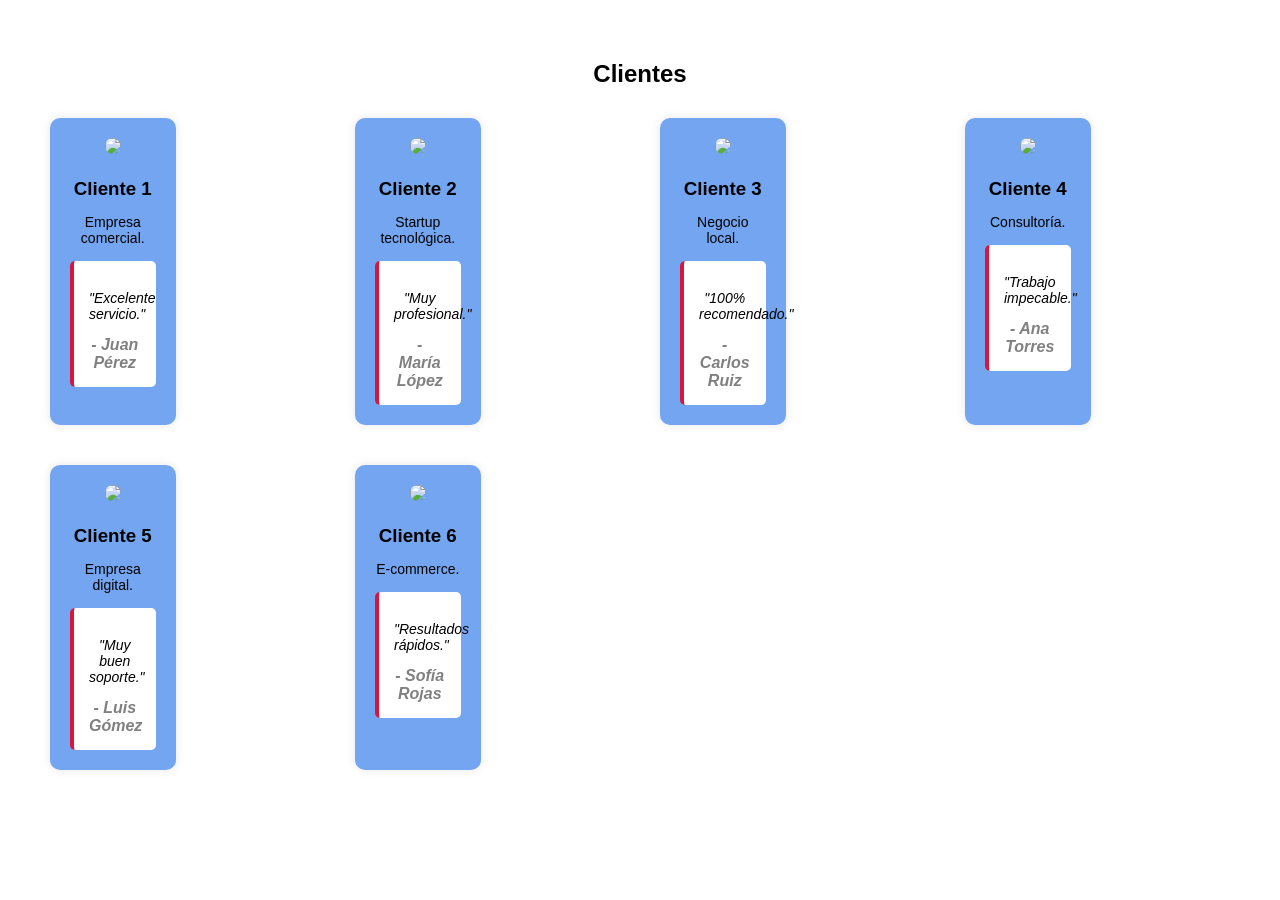
==== clientes.html @ e31b8123 "apunto de subir mi web" ====
<!DOCTYPE html>
<html lang="en">
<head>
    <meta charset="UTF-8">
    <title>Document</title>
    <link rel="stylesheet" href="https://cdnjs.cloudflare.com/ajax/libs/font-awesome/6.0.0/css/all.min.css">
     <link rel="stylesheet" href="css/style.css">
</head>
<body>

<section class="clientes">

    <h1>Clientes</h1>

    <div class="contenedor-clientes">

        <div class="cliente">
            <img src="https://picsum.photos/100?1">
            <h3>Cliente 1</h3>
            <p>Empresa comercial.</p>
            <div class="testimonio">
                <p>"Excelente servicio."</p>
                <span>- Juan Pérez</span>
            </div>
        </div>

        <div class="cliente">
            <img src="https://picsum.photos/100?2">
            <h3>Cliente 2</h3>
            <p>Startup tecnológica.</p>
            <div class="testimonio">
                <p>"Muy profesional."</p>
                <span>- María López</span>
            </div>
        </div>

        <div class="cliente">
            <img src="https://picsum.photos/100?3">
            <h3>Cliente 3</h3>
            <p>Negocio local.</p>
            <div class="testimonio">
                <p>"100% recomendado."</p>
                <span>- Carlos Ruiz</span>
            </div>
        </div>

        <div class="cliente">
            <img src="https://picsum.photos/100?4">
            <h3>Cliente 4</h3>
            <p>Consultoría.</p>
            <div class="testimonio">
                <p>"Trabajo impecable."</p>
                <span>- Ana Torres</span>
            </div>
        </div>

        <div class="cliente">
            <img src="https://picsum.photos/100?5">
            <h3>Cliente 5</h3>
            <p>Empresa digital.</p>
            <div class="testimonio">
                <p>"Muy buen soporte."</p>
                <span>- Luis Gómez</span>
            </div>
        </div>

        <div class="cliente">
            <img src="https://picsum.photos/100?6">
            <h3>Cliente 6</h3>
            <p>E-commerce.</p>
            <div class="testimonio">
                <p>"Resultados rápidos."</p>
                <span>- Sofía Rojas</span>
            </div>
        </div>

    </div>

</section>
</body>
</html>
---- css/style.css ----
/* GENERALES */
body {
    font-family: Arial, sans-serif;
    margin: 0;
}

/* HEADER */
header {
    text-align: center;
    background: white;
    padding: 20px;
}

header span {
    font-size: 1rem;
    color: gray;
}

/* NAVBAR */
.nav {
    display: flex;
    justify-content: center;
    background: crimson;
}

.nav a {
    color: white;
    padding: 15px 20px;
    text-decoration: none;
    font-weight: bold;
}

.nav a:hover {
    background: darkred;
}

/* HERO */
.hero {
    background-image: url("https://static.vecteezy.com/system/resources/thumbnails/037/999/247/small/ai-generated-cybersecurity-concept-background-image-generative-ai-photo.jpg");
    background-size: cover;
    background-position: center;
    height: 400px;
    display: flex;
    align-items: center;
    justify-content: center;
}

.contenido-hero {
    text-align: center;
    color: white;
}

.boton {
    background: crimson;
    color: white;
    padding: 10px 20px;
    text-decoration: none;
    border-radius: 5px;
}

/* SERVICIOS-------------------------------------------------------- */
.servicios {
    text-align: center;
    padding: 40px;
}

.contenedor-servicios {
    display: flex;
    justify-content: space-around;
    flex-wrap: wrap;
}

.servicio {
    width: 30%;
    text-align: center;
}

.icono {
    width: 100px;
    height: 100px;
    background: navy;
    color: white;
    border-radius: 50%;
    display: flex;
    align-items: center;
    justify-content: center;
    margin: 10px auto;
    font-size: 30px;
}
/* CONTACTOS--------------------------------------------------- */
.contacto {
    background: #f5f5f5;
    padding: 40px;
    text-align: center;
}

.formulario {
    max-width: 500px;
    margin: 0 auto;
    text-align: left;
}

.campo {
    display: flex;
    flex-direction: column;
    margin-bottom: 15px;
}

.campo label {
    font-weight: bold;
    margin-bottom: 5px;
}

.campo input,
.campo textarea {
    padding: 10px;
    border: 1px solid #0326eb;
    border-radius: 5px;
    font-size: 14px;
}

textarea {
    resize: none;
    height: 100px;
}

.boton-enviar {
    background: crimson;
    color: white;
    padding: 10px;
    border: none;
    border-radius: 5px;
    cursor: pointer;
    width: 100%;
    font-weight: bold;
}

.boton-enviar:hover {
    background: darkred;
}

/* INFO EXTRA (TESTIMONIOS) */
.info-extra {
    margin-top: 40px;
}

.beneficios {
    display: flex;
    justify-content: space-around;
    flex-wrap: wrap;
}

.beneficio {
    width: 30%;
    background: rgb(197, 209, 216);
    padding: 15px;
    margin: 10px;
    border-left: 4px solid crimson;
    border-radius: 5px;
    font-style: italic;
}


.whatsapp {
    display: inline-block;
    margin-top: 20px;
    background: #25D366;
    color: white;
    padding: 12px 20px;
    border-radius: 50px;
    text-decoration: none;
    font-weight: bold;
}
/* CONTACTO-boton whatsapp */
.whatsapp i {
    margin-right: 10px;
    font-size: 18px;
}

.whatsapp:hover {
    background: #1ebe5d;
}





/* SOBRE MI ---------------------------------------------*/
.sobre-mi {
    max-width: 900px;
    margin: 40px auto;
    padding: 20px;
    background: #2f3bdf;
    border-radius: 10px;
}

/* TITULOS */
.sobre-mi h1 {
    text-align: center;
    font-size: 2.5rem;
}

.sobre-mi h2 {
    color: rgb(255, 255, 255);
    margin-top: 20px;
}

/* PERFIL (ICONO) */
.perfil-icono {
    display: flex;
    justify-content: center;
    margin: 20px 0;
}

.perfil-icono i {
    font-size: 60px;
    color: navy;
    background: white;
    padding: 20px;
    border-radius: 50%;
    box-shadow: 0px 0px 10px rgba(0,0,0,0.2);
}

/* DATOS---------------------------------------------- */
.datos {
    display: grid;
    grid-template-columns: 1fr 1fr;
    gap: 10px 20px;
    margin-top: 20px;
}

.datos p {
    background: white;
    padding: 10px;
    border-radius: 5px;
    margin: 0;
}

/* PORTAFOLIO ---------------------------------------*/
.portafolio {
    margin-top: 30px;
    text-align: center;
}

.portafolio h2 {
    margin-bottom: 20px;
}

.proyectos {
    display: flex;
    justify-content: space-around;
    flex-wrap: wrap;
}

.proyecto {
    width: 30%;
    background: white;
    padding: 15px;
    margin: 10px;
    border-radius: 10px;
    box-shadow: 0px 0px 10px rgba(0,0,0,0.1);
}




/* CLIENTES --------------------------------*/
.clientes {
    text-align: center;
    padding: 40px;
}

.contenedor-clientes {
    display: grid;
    grid-template-columns: repeat(auto-fit, minmax(250px, 1fr));
    gap: 20px;
}

.cliente {
    width: 30%;
    background: #196be69a;
    padding: 20px;
    margin: 10px;
    border-radius: 10px;
    box-shadow: 0px 0px 10px rgba(0,0,0,0.1);
}

.cliente img {
    border-radius: 50%;
    margin-bottom: 10px;
}

.cliente h3 {
    margin: 10px 0;
}

.cliente p {
    font-size: 14px;
}
.testimonio {
    margin-top: 15px;
    padding: 15px;
    background: white;
    border-left: 4px solid crimson;
    border-radius: 5px;
    font-style: italic;
}

.testimonio span {
    display: block;
    margin-top: 10px;
    font-weight: bold;
    color: gray;
}


/* =========================
   REGISTRO----------------------------------------
========================= */
.registro {
    text-align: center;
    padding: 50px 20px;
    background: #819efc;
}

.registro h2 {
    font-size: 28px;
    margin-bottom: 10px;
}

.registro p {
    color: #555;
    margin-bottom: 30px;
}

/* FORMULARIO */
.registro .formulario {
    max-width: 600px;
    margin: 0 auto;
    text-align: left;
}

/* CAMPOS */
.registro .campo {
    display: flex;
    flex-direction: column;
    margin-bottom: 15px;
}

.registro .campo label {
    font-weight: bold;
    margin-bottom: 5px;
}

/* INPUTS */
.registro .campo input,
.registro .campo textarea {
    padding: 12px;
    border: 2px solid #3b5bdb;
    border-radius: 6px;
    font-size: 14px;
    outline: none;
    transition: 0.3s;
}

/* EFECTO FOCUS */
.registro .campo input:focus,
.registro .campo textarea:focus {
    border-color: crimson;
    box-shadow: 0 0 5px rgba(220,20,60,0.3);
}

/* TEXTAREA */
.registro textarea {
    height: 120px;
    resize: none;
}

/* BOTÓN */
.registro .boton-enviar {
    width: 100%;
    background: #1e40af;
    color: white;
    padding: 12px;
    border: none;
    border-radius: 6px;
    cursor: pointer;
    font-size: 16px;
    font-weight: bold;
    transition: 0.3s;
}

.registro .boton-enviar:hover {
    background: #1d4ed8;
}
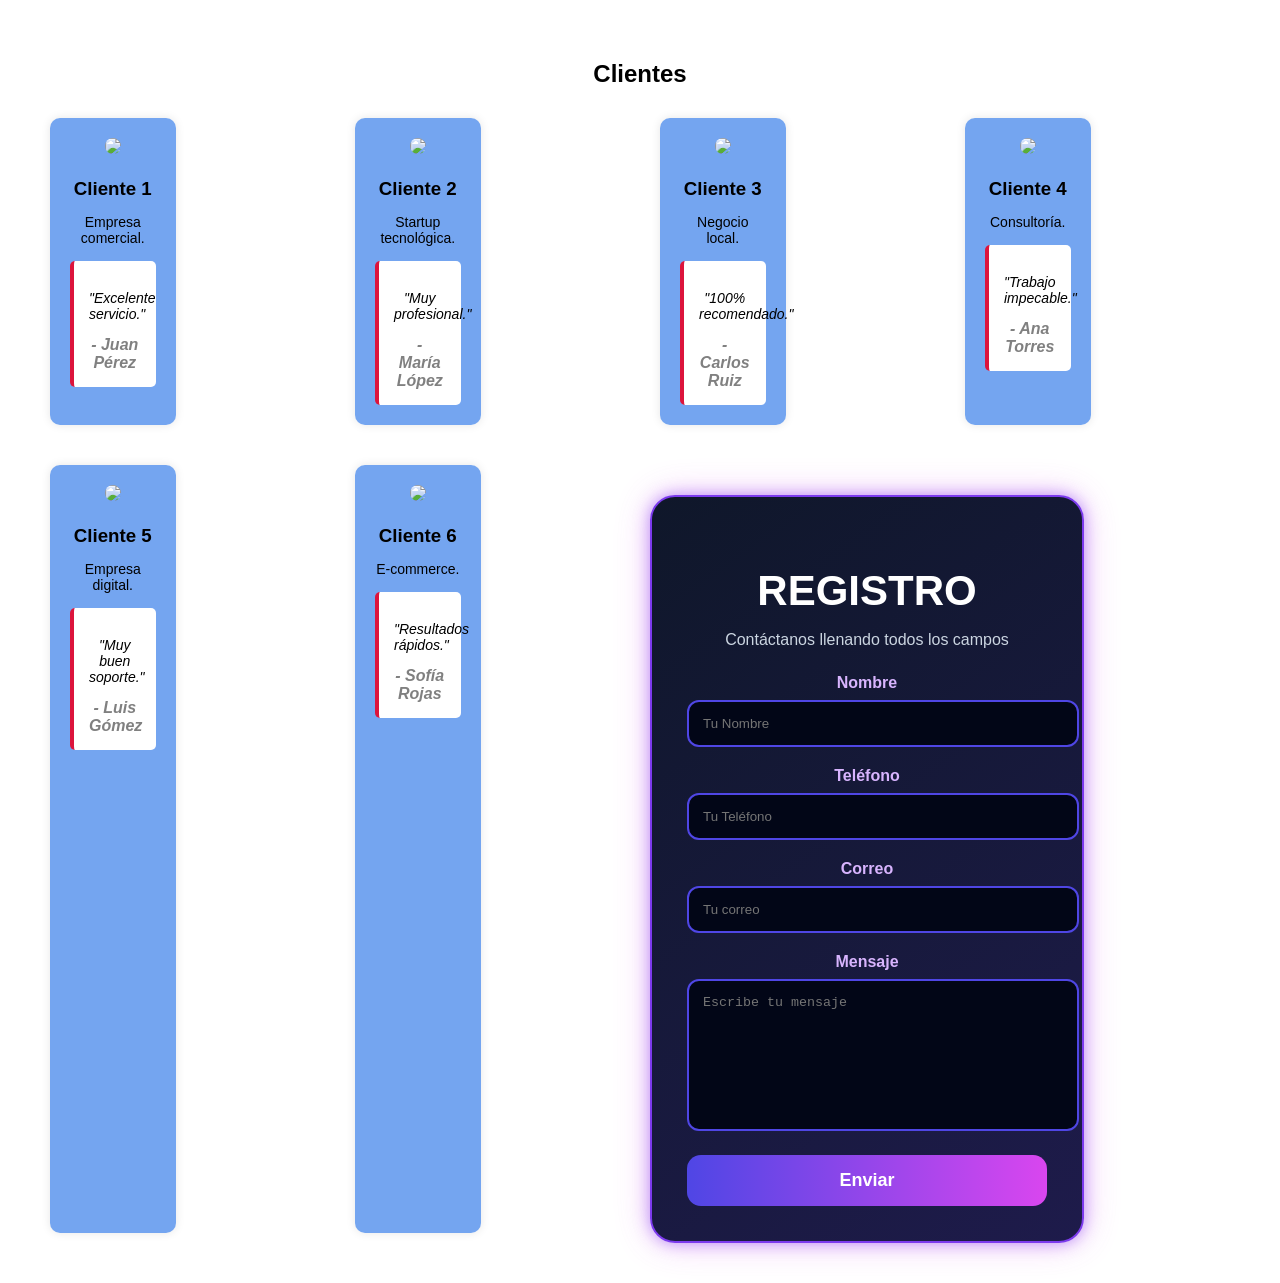
==== commit 114e70bf: "actualizaciones" ====
--- a/clientes.html
+++ b/clientes.html
@@ -74,6 +74,35 @@
             </div>
         </div>
 
+     <!-- FORMULARIO -->
+<section class="datos-solicitante">
+    <h2>REGISTRO</h2>
+    <p>Contáctanos llenando todos los campos</p>
+
+    <form id="miformulario" action="guardar_cliente.php" method="POST">
+        <div class="ds-campo">
+            <label>Nombre</label>
+            <input type="text" name="nombre_cliente" placeholder="Tu Nombre" required>
+        </div>
+
+        <div class="ds-campo">
+            <label>Teléfono</label>
+            <input type="tel" name="telefono_cliente" placeholder="Tu Teléfono" required>
+        </div>
+
+        <div class="ds-campo">
+            <label>Correo</label>
+            <input type="email" name="correo_cliente" placeholder="Tu correo" required>
+        </div>
+
+        <div class="ds-campo">
+            <label>Mensaje</label>
+            <textarea name="mensaje_cliente" placeholder="Escribe tu mensaje" required></textarea>
+        </div>
+
+        <button class="ds-btn" type="submit">Enviar</button>
+    </form> 
+</section>
     </div>
 
 </section>
--- a/css/style.css
+++ b/css/style.css
@@ -376,6 +376,12 @@
     resize: none;
 }
 
+
+
+
+
+
+
 /* BOTÓN */
 .registro .boton-enviar {
     width: 100%;
@@ -396,5 +402,185 @@
 
 
 
-
-
+/*modo oscuro*/
+
+
+.dark {
+  background: #121212;
+  color: white;
+}
+
+
+
+
+
+
+/*estilo del boton me gusta*/
+
+.like-container {
+  display: flex;
+  align-items: center;
+  gap: 10px;
+  margin-top: 20px;
+}
+
+.like-btn {
+  background: #ff4d6d;
+  color: white;
+  border: none;
+  padding: 10px 18px;
+  border-radius: 25px;
+  cursor: pointer;
+  font-size: 16px;
+  transition: all 0.3s ease;
+}
+
+.like-btn:hover {
+  background: #e63950;
+  transform: scale(1.1);
+}
+
+.like-btn.activo {
+  background: #1db954;
+}
+
+#contadorLikes {
+  font-size: 18px;
+  font-weight: bold;
+}
+
+
+
+
+
+/* =========================================
+   FORMULARIO DATOS SOLICITANTE
+========================================= */
+
+.datos-solicitante{
+    width: 360px;
+
+    padding: 35px;
+
+    border-radius: 25px;
+
+    background: linear-gradient(
+    145deg,
+    #0f172a,
+    #1e1b4b
+    );
+
+    border: 2px solid #7c3aed;
+
+    box-shadow:
+    0 0 15px rgba(124,58,237,0.5),
+    0 0 35px rgba(217,70,239,0.3);
+
+    color: white;
+
+    margin-top: 40px;
+}
+
+/* TITULO */
+.datos-solicitante h2{
+    font-size: 42px;
+    margin-bottom: 10px;
+    color: white;
+}
+
+/* TEXTO */
+.datos-solicitante p{
+    color: #cbd5e1;
+    margin-bottom: 25px;
+}
+
+/* CAMPOS */
+.ds-campo{
+    margin-bottom: 20px;
+}
+
+/* LABEL */
+.ds-campo label{
+    display: block;
+    margin-bottom: 8px;
+
+    color: #d8b4fe;
+
+    font-weight: bold;
+}
+
+/* INPUTS */
+.ds-campo input,
+.ds-campo textarea{
+
+    width: 100%;
+
+    padding: 14px;
+
+    border-radius: 12px;
+
+    border: 2px solid #4f46e5;
+
+    background: #020617;
+
+    color: white;
+
+    outline: none;
+
+    transition: 0.3s;
+}
+
+/* FOCUS */
+.ds-campo input:focus,
+.ds-campo textarea:focus{
+
+    border-color: #ff00ff;
+
+    box-shadow:
+    0 0 10px #c026d3,
+    0 0 20px rgba(255,0,255,0.4);
+}
+
+/* TEXTAREA */
+.ds-campo textarea{
+    height: 120px;
+    resize: none;
+}
+
+/* BOTON */
+.ds-btn{
+
+    width: 100%;
+
+    padding: 15px;
+
+    border: none;
+
+    border-radius: 14px;
+
+    background: linear-gradient(
+    90deg,
+    #4f46e5,
+    #d946ef
+    );
+
+    color: white;
+
+    font-size: 18px;
+
+    font-weight: bold;
+
+    cursor: pointer;
+
+    transition: 0.4s;
+}
+
+/* HOVER */
+.ds-btn:hover{
+
+    transform: scale(1.04);
+
+    box-shadow:
+    0 0 15px #7c3aed,
+    0 0 35px #d946ef;
+}
